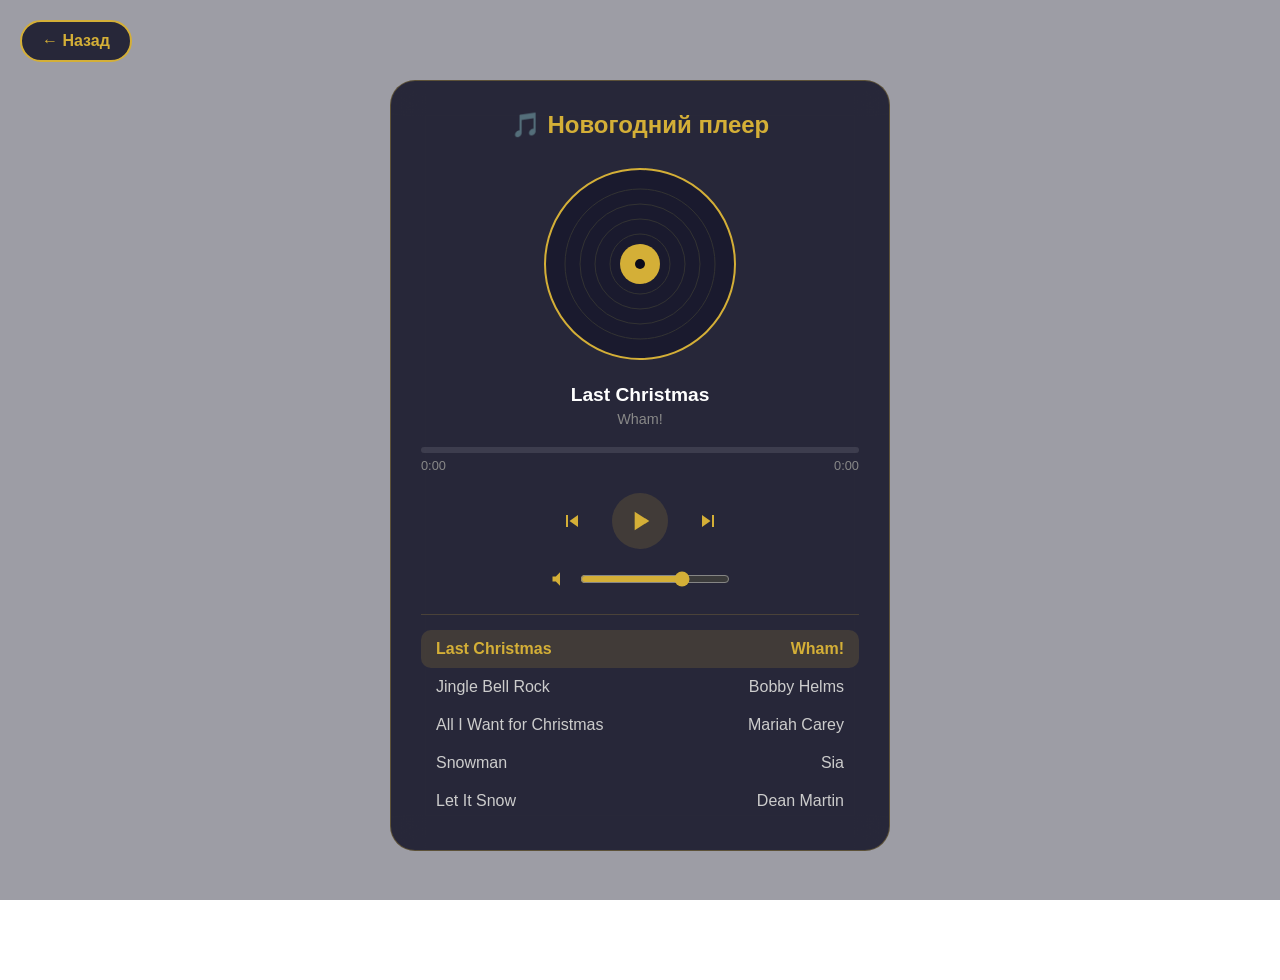
==== player.html @ aee8814a "Add files via upload" ====
﻿<!DOCTYPE html>
<html lang="ru">
<head>
  <meta charset="UTF-8">
  <meta name="viewport" content="width=device-width, initial-scale=1.0">
  <title>🎵 Новогодний плеер</title>
  <link rel="stylesheet" href="css/style.css">
</head>
<body class="player-page">

  <div class="bg bg-dark"></div>
  <div class="snow-container" id="snow"></div>

  <a href="index.html" class="back-btn">← Назад</a>

  <div class="player-wrap">
    <h1>🎵 Новогодний плеер</h1>

    <div class="player-vinyl">
      <div class="vinyl" id="vinyl">
        <svg viewBox="0 0 200 200">
          <circle cx="100" cy="100" r="95" fill="#1a1a2e" stroke="#d4af37" stroke-width="2"/>
          <circle cx="100" cy="100" r="75" fill="none" stroke="#333" stroke-width="1"/>
          <circle cx="100" cy="100" r="60" fill="none" stroke="#333" stroke-width="1"/>
          <circle cx="100" cy="100" r="45" fill="none" stroke="#333" stroke-width="1"/>
          <circle cx="100" cy="100" r="30" fill="none" stroke="#333" stroke-width="1"/>
          <circle cx="100" cy="100" r="20" fill="#d4af37"/>
          <circle cx="100" cy="100" r="5" fill="#0a0a1a"/>
        </svg>
      </div>
    </div>

    <div class="track-info">
      <div class="track-title" id="trackTitle">Выбери песню</div>
      <div class="track-artist" id="trackArtist">—</div>
    </div>

    <div class="progress-bar" id="progressBar">
      <div class="progress-fill" id="progressFill"></div>
    </div>
    <div class="time-display">
      <span id="currentTime">0:00</span>
      <span id="duration">0:00</span>
    </div>

    <div class="player-controls">
      <button class="ctrl-btn" onclick="prevTrack()">
        <svg viewBox="0 0 24 24" width="24" height="24" fill="#d4af37">
          <path d="M6 6h2v12H6zm3.5 6l8.5 6V6z"/>
        </svg>
      </button>
      <button class="ctrl-btn play-btn" onclick="togglePlay()">
        <svg id="playIcon" viewBox="0 0 24 24" width="32" height="32" fill="#d4af37">
          <path d="M8 5v14l11-7z"/>
        </svg>
      </button>
      <button class="ctrl-btn" onclick="nextTrack()">
        <svg viewBox="0 0 24 24" width="24" height="24" fill="#d4af37">
          <path d="M16 6h2v12h-2zM6 18l8.5-6L6 6z"/>
        </svg>
      </button>
    </div>

    <div class="volume-control">
      <svg viewBox="0 0 24 24" width="20" height="20" fill="#d4af37">
        <path d="M3 9v6h4l5 5V4L7 9H3z"/>
      </svg>
      <input type="range" id="volume" min="0" max="1" step="0.1" value="0.7">
    </div>

    <div class="playlist" id="playlist"></div>
  </div>

  <script src="js/snow.js"></script>
  <script src="js/player.js"></script>
</body>
</html>
---- css/style.css ----
﻿* { margin: 0; padding: 0; box-sizing: border-box; }

body {
  font-family: 'Segoe UI', sans-serif;
  color: #fff;
  min-height: 100vh;
  overflow-x: hidden;
  position: relative;
}

/* ФОН */
.bg {
  position: fixed;
  top: 0; left: 0;
  width: 100%; height: 100%;
  background: url('../assets/images/bg.jpg') center/cover no-repeat;
  z-index: 0;
}
.bg::after {
  content: '';
  position: absolute;
  top: 0; left: 0; right: 0; bottom: 0;
  background: rgba(10, 10, 30, 0.4);
}
.bg-decorate {
  background-image: url('../assets/images/bg-decorate.jpg');
  filter: brightness(0.6);
}
.bg-decorate::after { background: rgba(10, 10, 30, 0.5); }

/* СНЕГ */
.snow-container {
  position: fixed; top: 0; left: 0;
  width: 100%; height: 100%;
  pointer-events: none; z-index: 5;
}

/* САНТА */
#santa-container {
  position: fixed; top: 0; left: 0;
  width: 100%; height: 100%;
  pointer-events: none; z-index: 8; overflow: hidden;
}
.santa { position: absolute; width: 150px; filter: drop-shadow(0 0 20px rgba(255,215,0,0.5)); }

/* ОТСЧЁТ */
.countdown {
  position: relative; z-index: 10;
  display: flex; justify-content: center;
  gap: 15px; padding: 40px 20px 20px;
  flex-wrap: wrap;
}
.countdown-item {
  background: rgba(10, 10, 30, 0.6);
  backdrop-filter: blur(10px);
  border: 1px solid rgba(212, 175, 55, 0.4);
  padding: 15px 20px;
  border-radius: 15px;
  min-width: 80px;
  text-align: center;
}
.countdown-number {
  font-size: 2rem; font-weight: bold;
  color: #d4af37;
  text-shadow: 0 0 15px rgba(212,175,55,0.6);
}
.countdown-label { font-size: 0.8rem; color: #ccc; margin-top: 5px; }

/* ЁЛКА */
.tree-area {
  position: relative; z-index: 10;
  text-align: center;
  margin: 20px 0;
}
.tree-img {
  max-width: 220px;
  cursor: pointer;
  filter: drop-shadow(0 0 30px rgba(255,215,0,0.3));
  transition: transform 0.3s;
}
.tree-img:hover { transform: scale(1.05); }
.tree-hint {
  margin-top: 15px;
  display: inline-block;
  padding: 12px 30px;
  background: rgba(10,10,30,0.7);
  border: 2px solid #d4af37;
  border-radius: 50px;
  color: #d4af37;
  cursor: pointer;
  font-weight: bold;
  transition: 0.3s;
}
.tree-hint:hover { background: #d4af37; color: #0a0a1a; }

/* ПОДАРКИ */
.gifts-area {
  position: relative; z-index: 10;
  text-align: center;
  margin: 10px 0 60px;
}
.gifts-img {
  max-width: 250px;
  cursor: pointer;
  transition: transform 0.5s ease;
  filter: drop-shadow(0 0 20px rgba(212,175,55,0.4));
}
.gifts-img:hover { transform: scale(1.08); }
.gifts-img.big { transform: scale(2); }

/* МОДАЛЬНЫЕ ОКНА */
.modal {
  position: fixed; top: 0; left: 0;
  width: 100%; height: 100%;
  background: rgba(0,0,0,0.85);
  backdrop-filter: blur(5px);
  z-index: 100;
  display: none;
  justify-content: center; align-items: center;
  padding: 20px;
}
.modal.show { display: flex; animation: fadeIn 0.4s; }
@keyframes fadeIn { from { opacity: 0; } to { opacity: 1; } }

.modal-content {
  background: linear-gradient(135deg, rgba(20,20,50,0.95), rgba(10,10,30,0.95));
  border: 2px solid rgba(212,175,55,0.5);
  border-radius: 20px;
  padding: 35px 30px;
  max-width: 450px;
  width: 100%;
  position: relative;
  box-shadow: 0 0 60px rgba(212,175,55,0.3);
  animation: popIn 0.4s;
}
@keyframes popIn { from { transform: scale(0.8); opacity: 0; } to { transform: scale(1); opacity: 1; } }

.modal-close {
  position: absolute; top: 10px; right: 15px;
  font-size: 1.8rem; cursor: pointer;
  color: #888;
}
.modal-close:hover { color: #d4af37; }

.modal-emoji { font-size: 4rem; text-align: center; margin-bottom: 15px; }
.modal-text {
  text-align: center;
  font-size: 1.1rem;
  line-height: 1.7;
  color: #f0e6d2;
}

/* СОГЛАШЕНИЕ */
.agreement-content h2 {
  color: #d4af37;
  text-align: center;
  margin-bottom: 10px;
  font-size: 1.5rem;
}
.agreement-sub {
  text-align: center;
  color: #aaa;
  margin-bottom: 25px;
  font-size: 0.9rem;
}
.term {
  display: flex; align-items: center;
  gap: 12px;
  padding: 14px 15px;
  background: rgba(255,255,255,0.05);
  border-radius: 10px;
  margin-bottom: 10px;
  cursor: pointer;
  transition: 0.3s;
  border-left: 3px solid transparent;
  font-size: 0.95rem;
}
.term:hover { background: rgba(255,255,255,0.1); }
.term.accepted {
  border-left-color: #d4af37;
  background: rgba(212,175,55,0.1);
}
.check {
  width: 24px; height: 24px;
  border: 2px solid #555;
  border-radius: 50%;
  display: flex; align-items: center; justify-content: center;
  font-size: 14px;
  color: transparent;
  flex-shrink: 0;
  transition: 0.3s;
}
.term.accepted .check {
  background: #d4af37; border-color: #d4af37; color: #0a0a1a;
}
.accept-btn {
  width: 100%;
  padding: 15px;
  font-size: 1.05rem;
  background: transparent;
  border: 2px solid #555;
  color: #555;
  border-radius: 50px;
  cursor: not-allowed;
  margin-top: 20px;
  transition: all 0.3s;
}
.accept-btn.active {
  border-color: #d4af37; color: #d4af37; cursor: pointer;
}
.accept-btn.active:hover { background: #d4af37; color: #0a0a1a; }

/* МУЗЫКА */
.music-btn {
  position: fixed; bottom: 20px; right: 20px;
  width: 50px; height: 50px;
  border-radius: 50%;
  background: rgba(10,10,30,0.8);
  border: 2px solid #d4af37;
  color: #d4af37;
  font-size: 1.2rem;
  cursor: pointer;
  z-index: 100;
}

/* СТРАНИЦА НАРЯЖЕНИЯ */
.decorate-header {
  position: relative; z-index: 10;
  display: flex; justify-content: space-between; align-items: center;
  padding: 20px 30px;
}
.decorate-header h1 { color: #d4af37; font-size: 1.5rem; }
.done-btn {
  padding: 12px 25px;
  background: #d4af37; color: #0a0a1a;
  border: none; border-radius: 50px;
  font-weight: bold; cursor: pointer;
  font-size: 1rem;
}
.done-btn:hover { background: #f0c94a; }

.decorate-area {
  position: relative; z-index: 10;
  display: flex; justify-content: center;
  padding: 20px;
}
.tree-decorate {
  position: relative;
  width: 300px; height: 400px;
}
.tree-img-decorate {
  width: 100%; height: 100%;
  object-fit: contain;
  filter: drop-shadow(0 0 30px rgba(255,215,0,0.3));
}
.decorations {
  position: absolute; top: 0; left: 0;
  width: 100%; height: 100%;
  pointer-events: none;
}
.placed-toy {
  position: absolute;
  width: 45px; height: 45px;
  object-fit: contain;
  pointer-events: auto;
  cursor: pointer;
  animation: pop 0.3s;
  filter: drop-shadow(0 0 8px rgba(212,175,55,0.6));
}
@keyframes pop { from { transform: scale(0); } to { transform: scale(1); } }

.toys-box {
  position: relative; z-index: 10;
  max-width: 600px;
  margin: 20px auto 40px;
  background: rgba(10,10,30,0.85);
  border: 1px solid rgba(212,175,55,0.4);
  border-radius: 20px;
  padding: 20px;
}
.toys-title {
  text-align: center; color: #d4af37;
  margin-bottom: 15px; font-weight: bold;
}
.toys-grid {
  display: flex; justify-content: center;
  gap: 15px; flex-wrap: wrap;
}
.toy {
  width: 55px; height: 55px;
  object-fit: contain;
  cursor: grab;
  padding: 5px;
  border-radius: 10px;
  transition: 0.3s;
}
.toy:hover { background: rgba(212,175,55,0.2); transform: scale(1.1); }
.toys-hint {
  text-align: center; color: #888;
  font-size: 0.8rem; margin-top: 15px;
}
/* МЕНЮ */
.menu-buttons {
  position: relative; z-index: 10;
  display: flex;
  flex-direction: column;
  align-items: center;
  gap: 15px;
  margin-top: 40px;
  padding: 0 20px;
}
.menu-buttons button {
  width: 100%;
  max-width: 320px;
  padding: 16px 30px;
  font-size: 1.1rem;
  background: rgba(10,10,30,0.7);
  backdrop-filter: blur(10px);
  border: 2px solid #d4af37;
  color: #d4af37;
  border-radius: 50px;
  cursor: pointer;
  transition: all 0.3s;
  font-weight: bold;
}
.menu-buttons button:hover {
  background: #d4af37;
  color: #0a0a1a;
  transform: translateY(-2px);
  box-shadow: 0 10px 30px rgba(212,175,55,0.5);
}

/* BACK BUTTON */
.back-btn {
  position: fixed;
  top: 20px; left: 20px;
  z-index: 100;
  padding: 10px 20px;
  background: rgba(10,10,30,0.8);
  border: 2px solid #d4af37;
  color: #d4af37;
  border-radius: 50px;
  text-decoration: none;
  font-weight: bold;
  transition: 0.3s;
}
.back-btn:hover { background: #d4af37; color: #0a0a1a; }

/* PLAYER */
.player-page .player-wrap {
  position: relative; z-index: 10;
  max-width: 500px;
  margin: 80px auto 40px;
  padding: 30px;
  background: rgba(10,10,30,0.8);
  backdrop-filter: blur(15px);
  border: 1px solid rgba(212,175,55,0.3);
  border-radius: 25px;
  text-align: center;
}
.player-page h1 { color: #d4af37; margin-bottom: 25px; font-size: 1.5rem; }

.player-vinyl { margin: 20px 0; }
.vinyl {
  width: 200px; height: 200px;
  margin: 0 auto;
  animation: spin 8s linear infinite;
  animation-play-state: paused;
}
.vinyl.playing { animation-play-state: running; }
@keyframes spin { to { transform: rotate(360deg); } }

.track-info { margin: 20px 0; }
.track-title { font-size: 1.2rem; color: #fff; font-weight: bold; margin-bottom: 5px; }
.track-artist { color: #888; font-size: 0.9rem; }

.progress-bar {
  height: 6px;
  background: rgba(255,255,255,0.1);
  border-radius: 3px;
  cursor: pointer;
  margin: 15px 0 5px;
  overflow: hidden;
}
.progress-fill {
  height: 100%;
  background: linear-gradient(90deg, #d4af37, #f0c94a);
  width: 0%;
  border-radius: 3px;
  transition: width 0.1s;
}
.time-display {
  display: flex;
  justify-content: space-between;
  color: #888;
  font-size: 0.8rem;
  margin-bottom: 20px;
}

.player-controls {
  display: flex;
  justify-content: center;
  align-items: center;
  gap: 20px;
  margin: 20px 0;
}
.ctrl-btn {
  background: transparent;
  border: none;
  cursor: pointer;
  padding: 8px;
  border-radius: 50%;
  transition: 0.3s;
  display: flex;
  align-items: center;
  justify-content: center;
}
.ctrl-btn:hover { background: rgba(212,175,55,0.2); }
.play-btn {
  background: rgba(212,175,55,0.15);
  padding: 12px;
}

.volume-control {
  display: flex;
  align-items: center;
  gap: 10px;
  justify-content: center;
  margin: 15px 0 25px;
}
.volume-control input {
  width: 150px;
  accent-color: #d4af37;
}

.playlist {
  text-align: left;
  margin-top: 20px;
  border-top: 1px solid rgba(212,175,55,0.2);
  padding-top: 15px;
}
.playlist-item {
  padding: 10px 15px;
  border-radius: 10px;
  cursor: pointer;
  transition: 0.3s;
  color: #ccc;
  display: flex;
  justify-content: space-between;
}
.playlist-item:hover { background: rgba(212,175,55,0.1); color: #d4af37; }
.playlist-item.active { background: rgba(212,175,55,0.15); color: #d4af37; font-weight: bold; }

/* PUZZLE */
.puzzle-page .puzzle-wrap {
  position: relative; z-index: 10;
  max-width: 700px;
  margin: 80px auto 40px;
  padding: 30px;
  text-align: center;
}
.puzzle-page h1 { color: #d4af37; margin-bottom: 10px; }
.puzzle-sub { color: #aaa; margin-bottom: 25px; }

.puzzle-board {
  position: relative;
  width: 300px;
  height: 400px;
  margin: 0 auto 30px;
  background: rgba(10,10,30,0.5);
  border: 2px dashed rgba(212,175,55,0.3);
  border-radius: 20px;
}
.slot {
  position: absolute;
  width: 80px;
  height: 60px;
  border: 2px dashed rgba(212,175,55,0.4);
  border-radius: 8px;
  display: flex;
  align-items: center;
  justify-content: center;
}
.slot.filled {
  border: none;
}
.slot.filled svg { width: 100%; height: 100%; }

.puzzle-parts {
  display: flex;
  justify-content: center;
  gap: 20px;
  flex-wrap: wrap;
  padding: 20px;
  background: rgba(10,10,30,0.5);
  border-radius: 20px;
}
.part {
  cursor: grab;
  padding: 8px;
  border-radius: 10px;
  transition: 0.3s;
}
.part:hover { background: rgba(212,175,55,0.2); transform: scale(1.1); }
.part.dragging { opacity: 0.5; }
.part.used { opacity: 0.2; pointer-events: none; }

.puzzle-done {
  margin-top: 25px;
  font-size: 1.5rem;
  color: #d4af37;
  font-weight: bold;
  animation: pop 0.5s;
}

/* SNOWGLOBE */
.globe-page .globe-wrap {
  position: relative; z-index: 10;
  text-align: center;
  padding: 80px 20px 40px;
}
.globe-page h1 { color: #d4af37; margin-bottom: 10px; }
.globe-sub { color: #aaa; margin-bottom: 25px; }

.globe {
  position: relative;
  width: 400px;
  height: 500px;
  margin: 0 auto;
  cursor: grab;
  user-select: none;
}
.globe:active { cursor: grabbing; }

.globe-svg {
  width: 100%;
  height: 100%;
  filter: drop-shadow(0 0 40px rgba(212,175,55,0.3));
}

.snow-canvas {
  position: absolute;
  top: 0; left: 0;
  width: 100%; height: 100%;
  pointer-events: none;
}

@media (max-width: 500px) {
  .globe { width: 300px; height: 375px; }
}
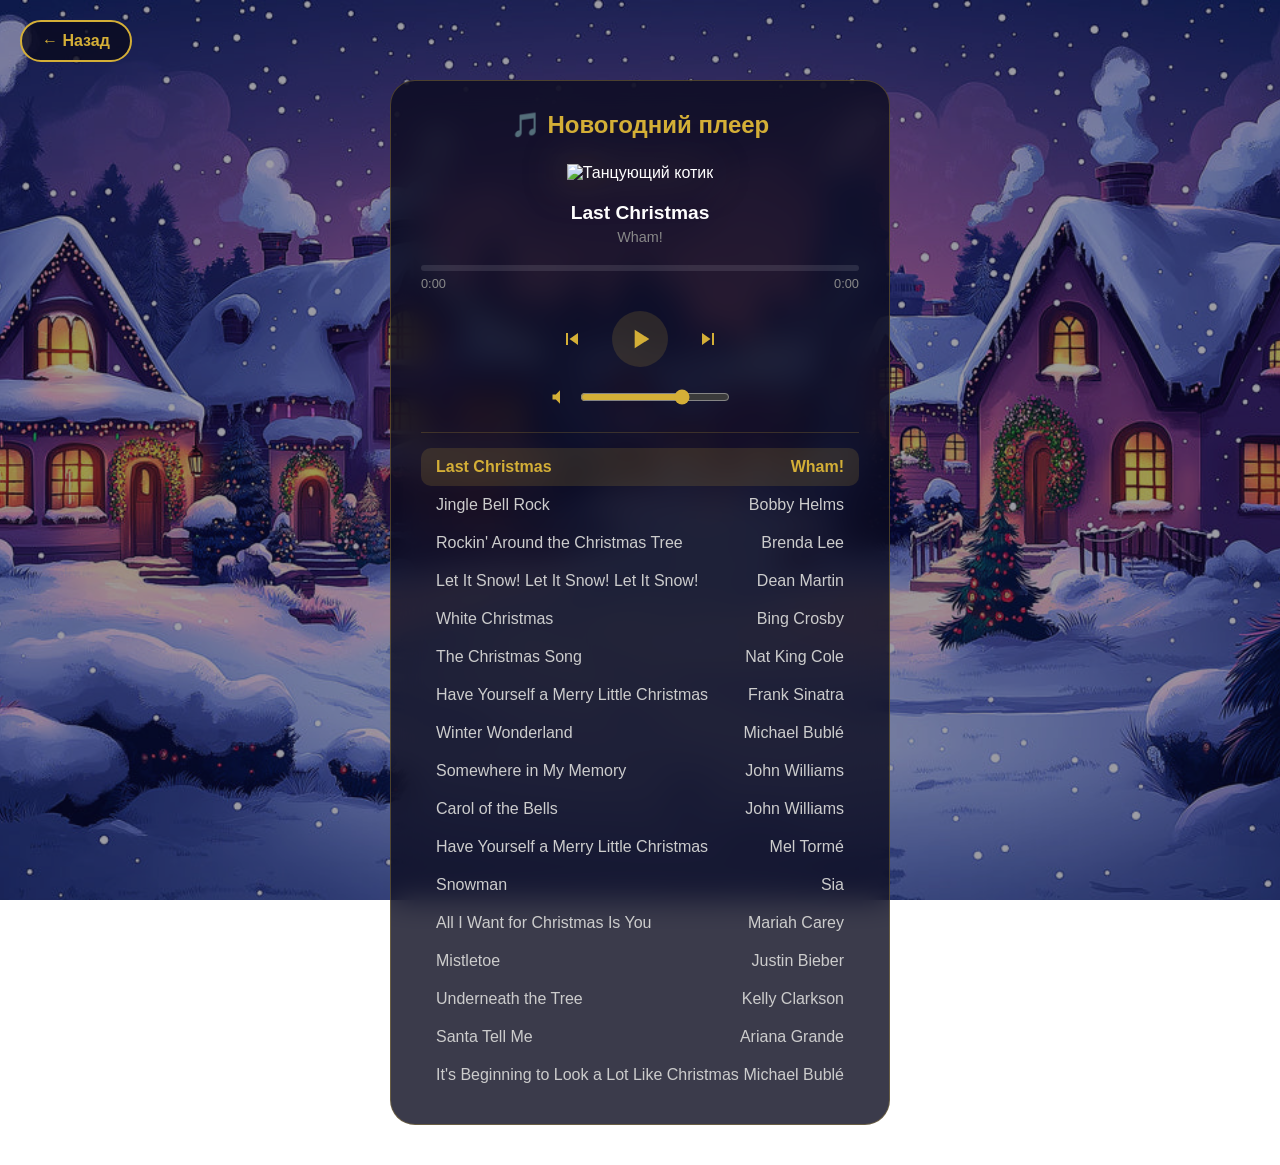
==== commit 6b8aff46: "Update player.html" ====
--- a/player.html
+++ b/player.html
@@ -1,4 +1,4 @@
-﻿<!DOCTYPE html>
+<!DOCTYPE html>
 <html lang="ru">
 <head>
   <meta charset="UTF-8">
@@ -17,17 +17,7 @@
     <h1>🎵 Новогодний плеер</h1>
 
     <div class="player-vinyl">
-      <div class="vinyl" id="vinyl">
-        <svg viewBox="0 0 200 200">
-          <circle cx="100" cy="100" r="95" fill="#1a1a2e" stroke="#d4af37" stroke-width="2"/>
-          <circle cx="100" cy="100" r="75" fill="none" stroke="#333" stroke-width="1"/>
-          <circle cx="100" cy="100" r="60" fill="none" stroke="#333" stroke-width="1"/>
-          <circle cx="100" cy="100" r="45" fill="none" stroke="#333" stroke-width="1"/>
-          <circle cx="100" cy="100" r="30" fill="none" stroke="#333" stroke-width="1"/>
-          <circle cx="100" cy="100" r="20" fill="#d4af37"/>
-          <circle cx="100" cy="100" r="5" fill="#0a0a1a"/>
-        </svg>
-      </div>
+      <img src="assets/images/dancing-cat.gif" alt="Танцующий котик" class="dancing-cat" id="dancingCat">
     </div>
 
     <div class="track-info">
@@ -74,4 +64,4 @@
   <script src="js/snow.js"></script>
   <script src="js/player.js"></script>
 </body>
-</html>+</html>
--- a/css/style.css
+++ b/css/style.css
@@ -1,4 +1,4 @@
-﻿* { margin: 0; padding: 0; box-sizing: border-box; }
+* { margin: 0; padding: 0; box-sizing: border-box; }
 
 body {
   font-family: 'Segoe UI', sans-serif;
@@ -547,4 +547,19 @@
 
 @media (max-width: 500px) {
   .globe { width: 300px; height: 375px; }
-}+}
+.dancing-cat {
+  width: 200px;
+  height: 200px;
+  object-fit: contain;
+  animation: dance 0.5s ease-in-out infinite;
+  animation-play-state: paused;
+  filter: drop-shadow(0 0 20px rgba(212,175,55,0.5));
+}
+.dancing-cat.playing {
+  animation-play-state: running;
+}
+@keyframes dance {
+  0%, 100% { transform: rotate(-5deg) scale(1); }
+  50% { transform: rotate(5deg) scale(1.05); }
+}
